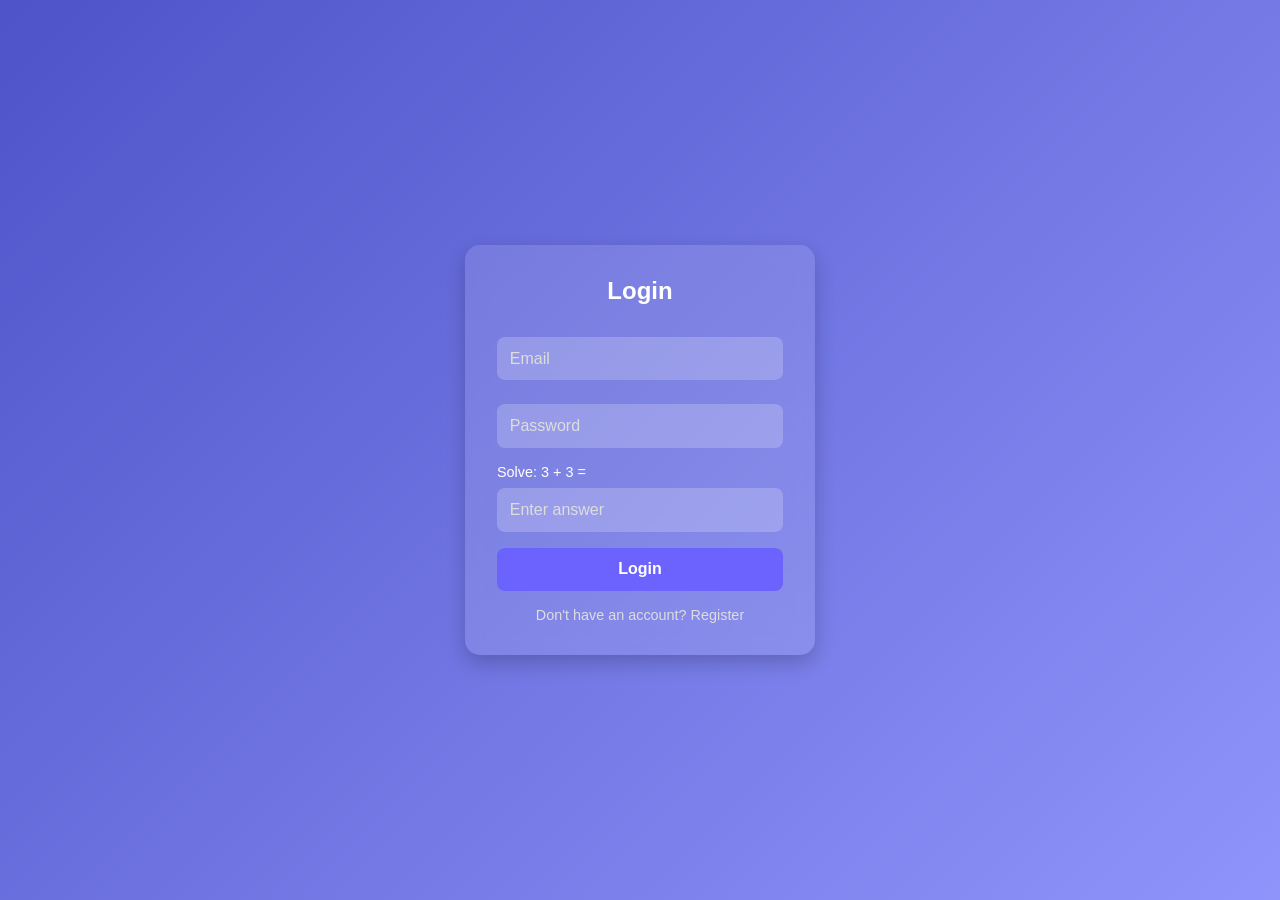
==== frontend/templates/login.html @ 54a04f4d "Initial commit Created from https://vercel.com/new" ====
<!DOCTYPE html>
<html lang="en">
<head>
  <meta charset="UTF-8" />
  <meta name="viewport" content="width=device-width, initial-scale=1.0" />
  <title>SecureSys Login & Register</title>

  <style>
    * { box-sizing: border-box; margin: 0; padding: 0; font-family: 'Segoe UI', Tahoma, Geneva, Verdana, sans-serif; }
    body { height: 100vh; background: linear-gradient(135deg, #4e54c8, #8f94fb); display: flex; justify-content: center; align-items: center; }
    .container { background: rgba(255,255,255,0.12); padding: 2rem; border-radius: 15px; width: 350px; box-shadow: 0 8px 20px rgba(0,0,0,0.2); backdrop-filter: blur(10px); color: #fff; animation: fadeIn 1s ease; }
    @keyframes fadeIn { from { opacity: 0; transform: translateY(-20px); } to { opacity: 1; transform: translateY(0); } }
    h2 { text-align: center; margin-bottom: 1.5rem; }
    .input-group { margin-bottom: 1rem; }
    input[type="email"], input[type="password"], input[type="number"] { width: 100%; padding: 0.8rem; margin-top: 0.5rem; border: none; border-radius: 8px; background: rgba(255,255,255,0.2); color: white; font-size: 1rem; }
    input::placeholder { color: #ddd; }
    input:focus { outline: none; background: rgba(255,255,255,0.3); box-shadow: 0 0 0 2px rgba(108,99,255,0.4); }
    button { width: 100%; padding: 0.8rem; margin-top: 1rem; border: none; border-radius: 8px; background: #6c63ff; color: white; font-weight: bold; font-size: 1rem; cursor: pointer; transition: all 0.3s ease; }
    button:hover { background: #5a54e8; transform: translateY(-2px); }
    .toggle { text-align: center; margin-top: 1rem; font-size: 0.9rem; cursor: pointer; color: #ddd; }
    .toggle:hover { color: white; text-decoration: underline; }
    .hidden { display: none; }
    .captcha { font-size: 0.9rem; margin-top: 0.5rem; }
    #notification { position: fixed; bottom: 20px; right: 20px; padding: 15px; border-radius: 8px; background: #4CAF50; color: white; box-shadow: 0 4px 12px rgba(0,0,0,0.2); z-index: 1000; }
  </style>
</head>

<body>
<div class="container">
  <h2 id="formTitle">Login</h2>

  <!-- LOGIN -->
  <div id="loginForm">
    <div class="input-group">
      <input type="email" id="loginEmail" placeholder="Email">
    </div>
    <div class="input-group">
      <input type="password" id="loginPassword" placeholder="Password">
    </div>
    <div class="captcha">
      <span id="loginCaptchaQuestion"></span>
      <input type="number" id="loginCaptchaAnswer" placeholder="Enter answer">
    </div>
    <button onclick="login()">Login</button>
    <p class="toggle" onclick="toggleForm('register')">Don't have an account? Register</p>
  </div>

  <!-- REGISTER -->
  <div id="registerForm" class="hidden">
    <div class="input-group">
      <input type="email" id="regEmail" placeholder="Email">
    </div>
    <div class="input-group">
      <input type="password" id="regPassword" placeholder="Password">
    </div>
    <div class="input-group">
      <input type="password" id="regConfirmPassword" placeholder="Confirm Password">
    </div>
    <div class="captcha">
      <span id="registerCaptchaQuestion"></span>
      <input type="number" id="registerCaptchaAnswer" placeholder="Enter answer">
    </div>
    <button onclick="register()">Register</button>
    <p class="toggle" onclick="toggleForm('login')">Already have an account? Login</p>
  </div>
</div>

<div id="notification" class="hidden"></div>

<script>
const apiUrl = "http://127.0.0.1:5000";

let loginCaptchaAnswer = 0;
let registerCaptchaAnswer = 0;

function generateCaptcha() {
  const a = Math.floor(Math.random() * 10) + 1;
  const b = Math.floor(Math.random() * 10) + 1;
  loginCaptchaAnswer = a + b;
  document.getElementById("loginCaptchaQuestion").textContent = `Solve: ${a} + ${b} = `;

  const c = Math.floor(Math.random() * 10) + 1;
  const d = Math.floor(Math.random() * 10) + 1;
  registerCaptchaAnswer = c + d;
  document.getElementById("registerCaptchaQuestion").textContent = `Solve: ${c} + ${d} = `;
}

function showNotification(msg, error = false) {
  const n = document.getElementById("notification");
  n.textContent = msg;
  n.style.background = error ? "#f44336" : "#4CAF50";
  n.classList.remove("hidden");
  setTimeout(() => n.classList.add("hidden"), 3000);
}

function toggleForm(type) {
  document.getElementById("loginForm").classList.toggle("hidden", type === "register");
  document.getElementById("registerForm").classList.toggle("hidden", type === "login");
  document.getElementById("formTitle").textContent = type === "register" ? "Create Account" : "Login";
  generateCaptcha();
}

async function login() {
  // FIX: use getElementById instead of bare variable names
  const email = document.getElementById("loginEmail").value.trim();
  const password = document.getElementById("loginPassword").value;
  const captchaInput = parseInt(document.getElementById("loginCaptchaAnswer").value);

  if (!email || !password) {
    showNotification("Please fill in all fields", true);
    return;
  }

  if (captchaInput !== loginCaptchaAnswer) {
    showNotification("Captcha incorrect", true);
    generateCaptcha();
    return;
  }

  try {
    const res = await fetch(`${apiUrl}/api/login`, {
      method: "POST",
      headers: { "Content-Type": "application/json" },
      body: JSON.stringify({ email, password })
    });
    const data = await res.json();
    if (!data.success) throw new Error(data.msg);

    localStorage.setItem("token", data.access_token);
    localStorage.setItem("role", data.role);
    // FIX: store email so Auth.getEmail() works throughout the app
    localStorage.setItem("email", email);

    if (data.role === "admin") location.href = "/admin";
    else location.href = "/inbox";

  } catch (e) {
    showNotification(e.message, true);
  }
}

async function register() {
  // FIX: use getElementById instead of bare variable names
  const email = document.getElementById("regEmail").value.trim();
  const password = document.getElementById("regPassword").value;
  const confirmPassword = document.getElementById("regConfirmPassword").value;
  const captchaInput = parseInt(document.getElementById("registerCaptchaAnswer").value);

  if (!email || !password || !confirmPassword) {
    showNotification("Please fill in all fields", true);
    return;
  }

  // FIX: validate password confirmation (was completely missing)
  if (password !== confirmPassword) {
    showNotification("Passwords do not match", true);
    return;
  }

  if (password.length < 6) {
    showNotification("Password must be at least 6 characters", true);
    return;
  }

  if (captchaInput !== registerCaptchaAnswer) {
    showNotification("Captcha incorrect", true);
    generateCaptcha();
    return;
  }

  try {
    const res = await fetch(`${apiUrl}/api/register`, {
      method: "POST",
      headers: { "Content-Type": "application/json" },
      // FIX: removed role from payload — no role selector in the form
      body: JSON.stringify({ email, password })
    });

    const data = await res.json();
    if (!data.success) throw new Error(data.msg);

    showNotification("Registered successfully!");
    toggleForm("login");

  } catch (e) {
    showNotification(e.message, true);
  }
}

generateCaptcha();
</script>
</body>
</html>
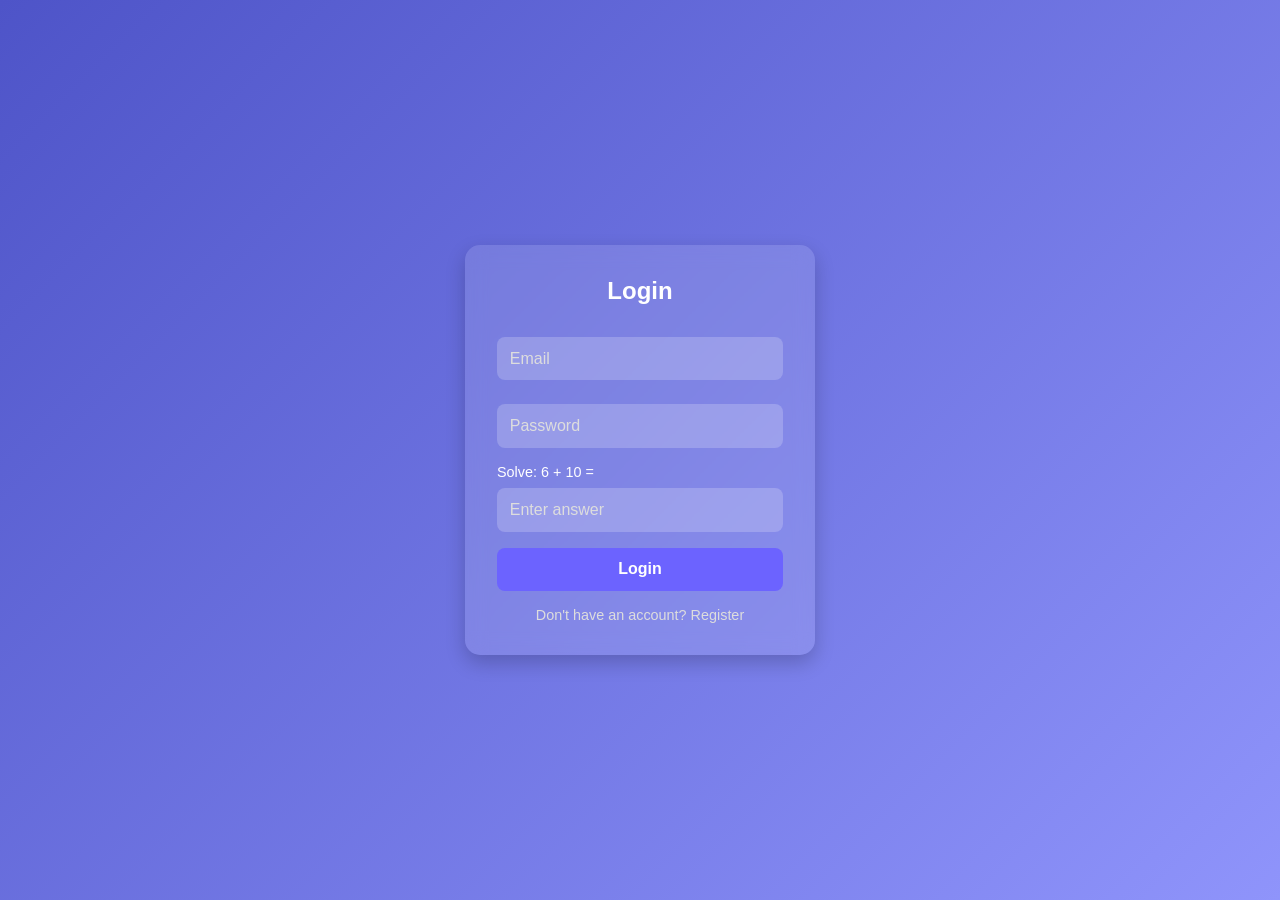
==== commit 61e692ce: "Update login.html" ====
--- a/frontend/templates/login.html
+++ b/frontend/templates/login.html
@@ -68,7 +68,7 @@
 <div id="notification" class="hidden"></div>
 
 <script>
-const apiUrl = "http://127.0.0.1:5000";
+const apiUrl = "https://securesys-backend.onrender.com";  // ✅ Changed to your Render backend
 
 let loginCaptchaAnswer = 0;
 let registerCaptchaAnswer = 0;
@@ -101,7 +101,6 @@
 }
 
 async function login() {
-  // FIX: use getElementById instead of bare variable names
   const email = document.getElementById("loginEmail").value.trim();
   const password = document.getElementById("loginPassword").value;
   const captchaInput = parseInt(document.getElementById("loginCaptchaAnswer").value);
@@ -128,7 +127,6 @@
 
     localStorage.setItem("token", data.access_token);
     localStorage.setItem("role", data.role);
-    // FIX: store email so Auth.getEmail() works throughout the app
     localStorage.setItem("email", email);
 
     if (data.role === "admin") location.href = "/admin";
@@ -140,7 +138,6 @@
 }
 
 async function register() {
-  // FIX: use getElementById instead of bare variable names
   const email = document.getElementById("regEmail").value.trim();
   const password = document.getElementById("regPassword").value;
   const confirmPassword = document.getElementById("regConfirmPassword").value;
@@ -151,7 +148,6 @@
     return;
   }
 
-  // FIX: validate password confirmation (was completely missing)
   if (password !== confirmPassword) {
     showNotification("Passwords do not match", true);
     return;
@@ -172,7 +168,6 @@
     const res = await fetch(`${apiUrl}/api/register`, {
       method: "POST",
       headers: { "Content-Type": "application/json" },
-      // FIX: removed role from payload — no role selector in the form
       body: JSON.stringify({ email, password })
     });
 
@@ -189,5 +184,6 @@
 
 generateCaptcha();
 </script>
+</script>
 </body>
-</html>+</html>
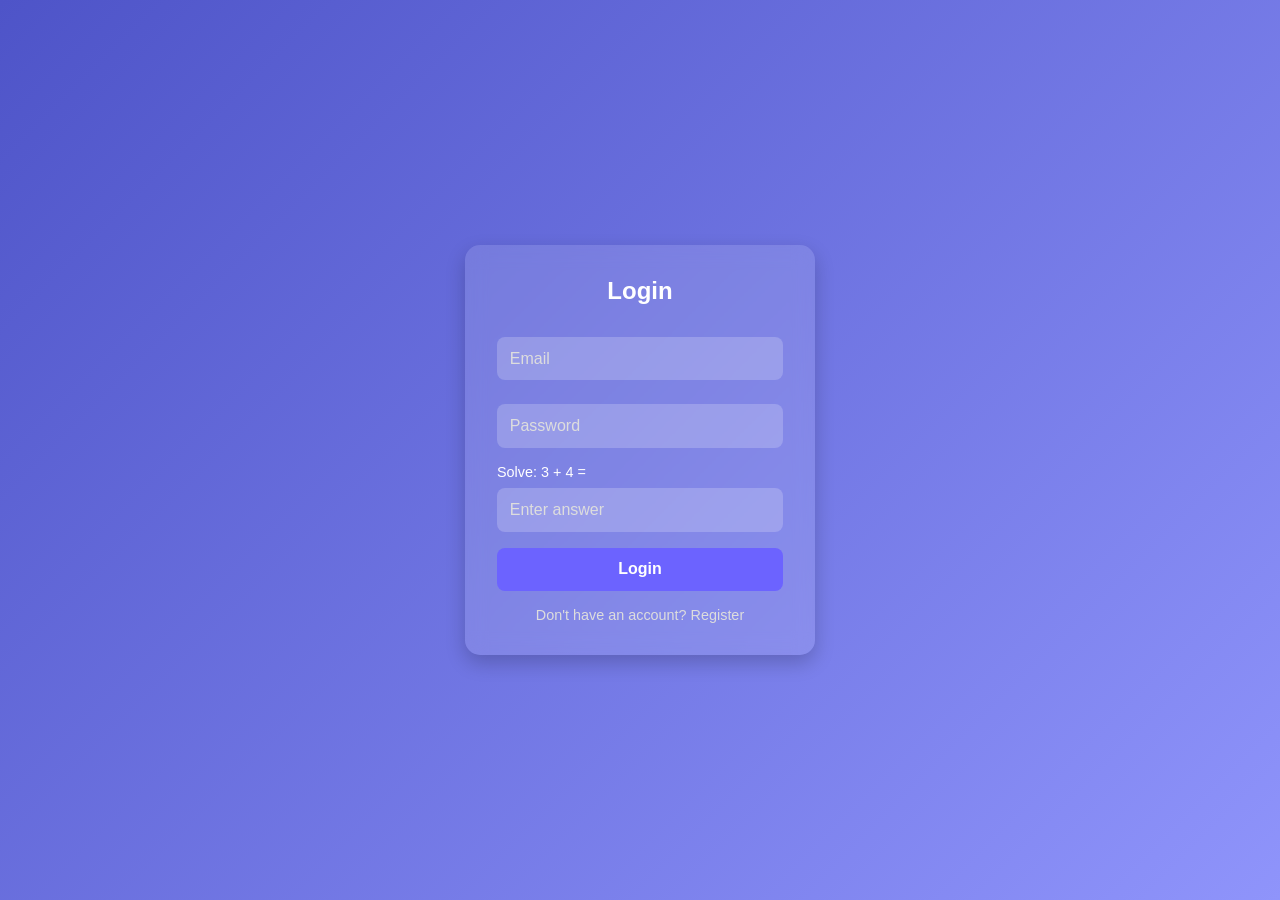
==== commit 80961904: "Update login.html" ====
--- a/frontend/templates/login.html
+++ b/frontend/templates/login.html
@@ -129,14 +129,17 @@
     localStorage.setItem("role", data.role);
     localStorage.setItem("email", email);
 
-    if (data.role === "admin") location.href = "/admin";
-    else location.href = "/inbox";
+    // Redirect to Vercel frontend pages
+    if (data.role === "admin") {
+      window.location.href = "https://securesystem-wcd6.vercel.app/admin";
+    } else {
+      window.location.href = "https://securesystem-wcd6.vercel.app/inbox";
+    }
 
   } catch (e) {
     showNotification(e.message, true);
   }
 }
-
 async function register() {
   const email = document.getElementById("regEmail").value.trim();
   const password = document.getElementById("regPassword").value;
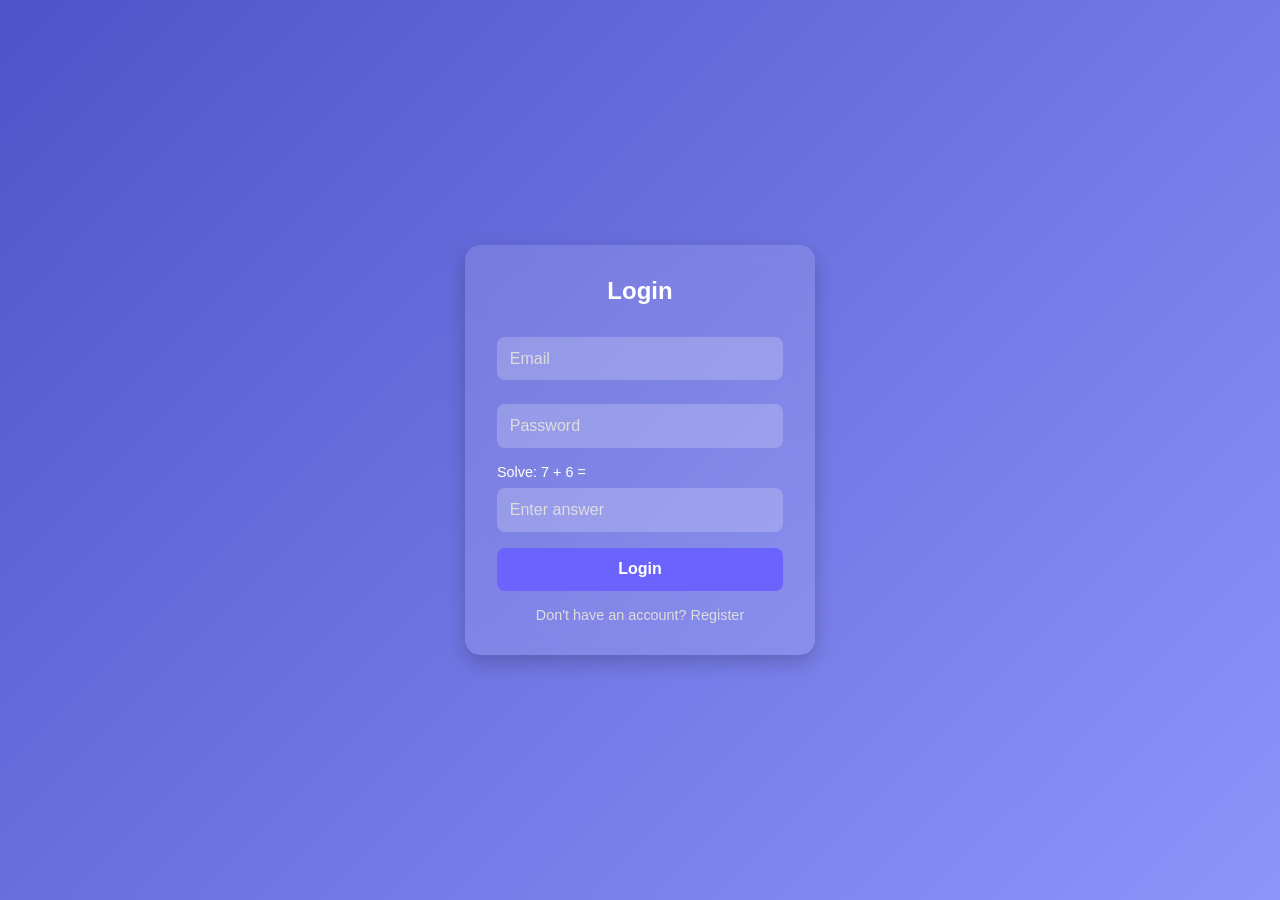
==== commit 68bafb76: "Update login.html" ====
--- a/frontend/templates/login.html
+++ b/frontend/templates/login.html
@@ -68,7 +68,8 @@
 <div id="notification" class="hidden"></div>
 
 <script>
-const apiUrl = "https://securesys-backend.onrender.com";  // ✅ Changed to your Render backend
+const apiUrl = "https://securesys-backend.onrender.com";
+const frontendUrl = "https://securesystem-wcd6.vercel.app";
 
 let loginCaptchaAnswer = 0;
 let registerCaptchaAnswer = 0;
@@ -129,17 +130,18 @@
     localStorage.setItem("role", data.role);
     localStorage.setItem("email", email);
 
-    // Redirect to Vercel frontend pages
+    // ✅ Redirect to Vercel frontend pages
     if (data.role === "admin") {
-      window.location.href = "https://securesystem-wcd6.vercel.app/admin";
+      window.location.href = `${frontendUrl}/admin`;
     } else {
-      window.location.href = "https://securesystem-wcd6.vercel.app/inbox";
+      window.location.href = `${frontendUrl}/inbox`;
     }
 
   } catch (e) {
     showNotification(e.message, true);
   }
 }
+
 async function register() {
   const email = document.getElementById("regEmail").value.trim();
   const password = document.getElementById("regPassword").value;
@@ -187,6 +189,5 @@
 
 generateCaptcha();
 </script>
-</script>
 </body>
 </html>
